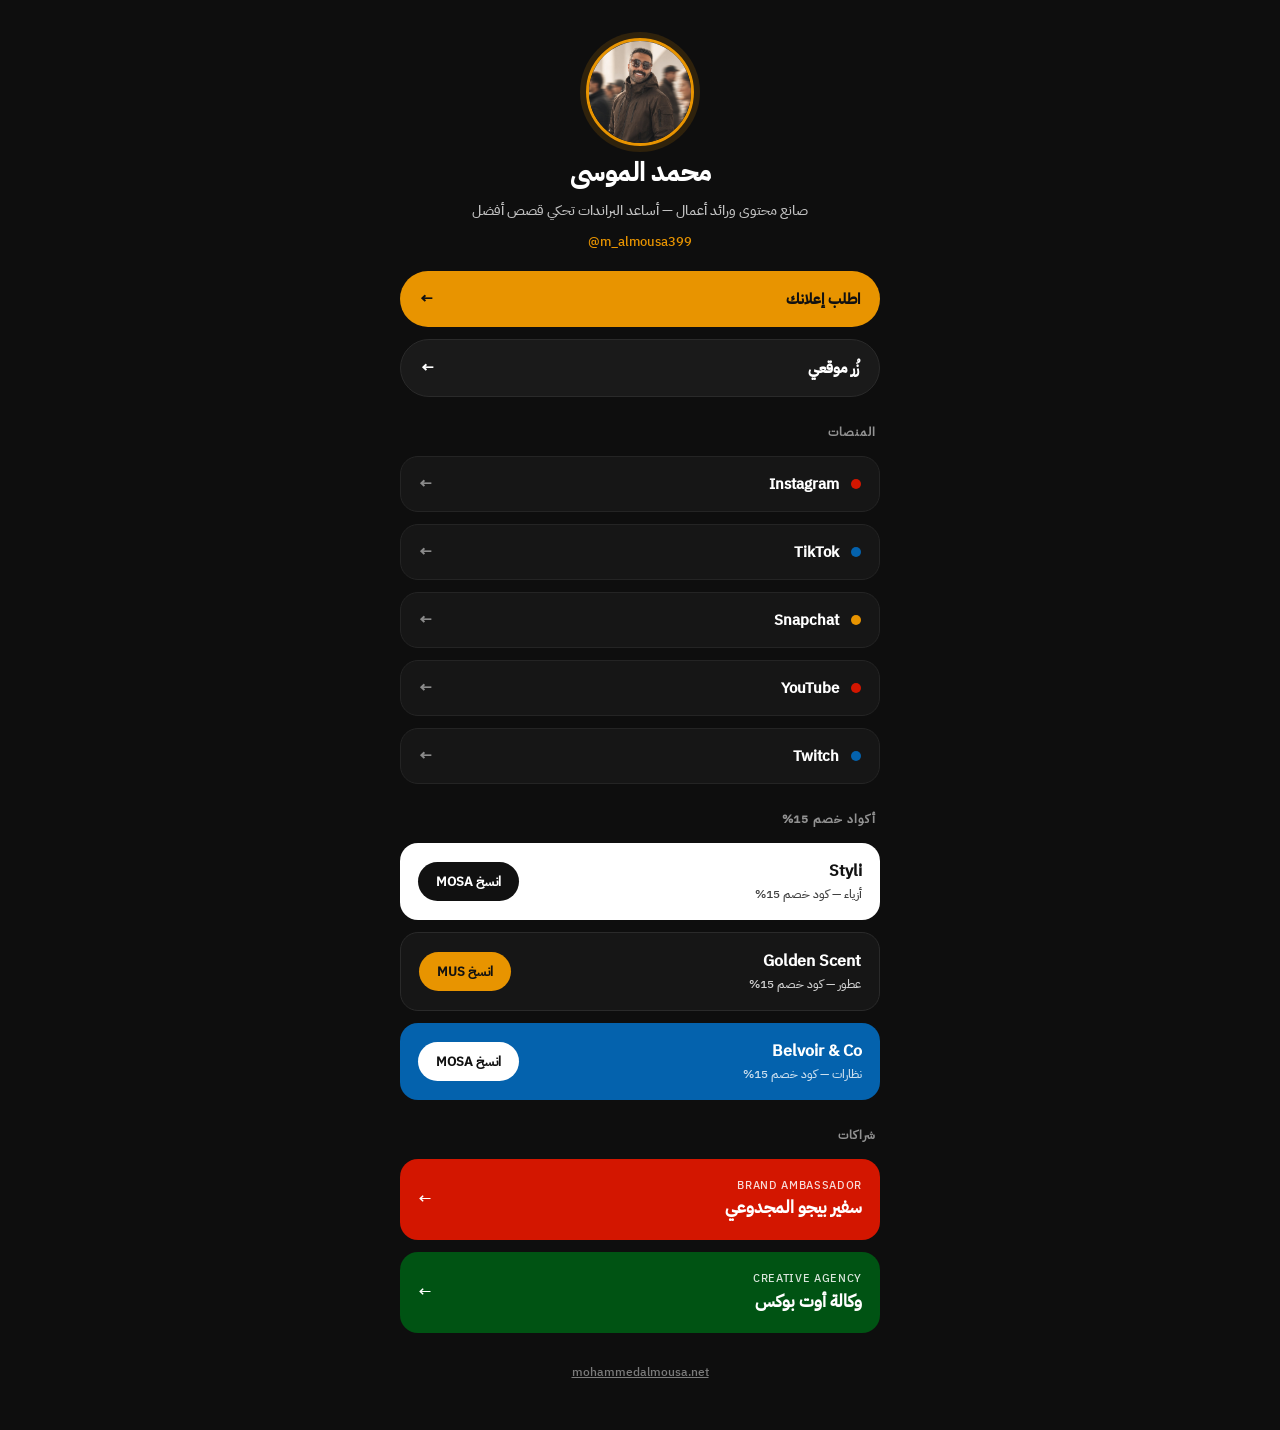
==== links.html @ 6d4786fe "Add real contact form (FormSubmit), budget ranges, /links page, sitemap update" ====
<!doctype html>
<html lang="ar" dir="rtl">
<head>
<meta charset="utf-8">
<meta name="viewport" content="width=device-width,initial-scale=1">
<title>محمد الموسى — الروابط</title>
<meta name="description" content="كل روابط محمد الموسى في مكان واحد: الحسابات، أكواد الخصم، وطلب الإعلانات.">
<meta name="robots" content="index,follow">
<meta property="og:title" content="محمد الموسى — الروابط">
<meta property="og:description" content="كل روابطي في مكان واحد: الحسابات، أكواد الخصم، وطلب الإعلانات.">
<meta property="og:image" content="https://mohammedalmousa.net/mohammed-smile.jpg">
<meta property="og:url" content="https://mohammedalmousa.net/links">
<link rel="canonical" href="https://mohammedalmousa.net/links">
<meta name="theme-color" content="#0E0E0E">
<link rel="icon" href="data:image/svg+xml,%3Csvg xmlns='http://www.w3.org/2000/svg' viewBox='0 0 64 64'%3E%3Crect width='64' height='64' rx='14' fill='%230E0E0E'/%3E%3Ctext x='32' y='43' font-family='Arial' font-weight='700' font-size='30' fill='%23E89400' text-anchor='middle'%3EM%3C/text%3E%3C/svg%3E">
<style>
@font-face{font-family:'IBM Plex Sans Arabic';src:url('IBMPlexSansArabic-Medium.ttf') format('truetype');font-weight:500;font-style:normal;font-display:swap}
:root{--bg:#0E0E0E;--ink:#111;--white:#fff;--red:#D31600;--orange:#E89400;--green:#005313;--blue:#0462AD;--ease:cubic-bezier(.22,1,.36,1)}
*{margin:0;padding:0;box-sizing:border-box}
body{background:var(--bg);color:#fff;font-family:'IBM Plex Sans Arabic',system-ui,sans-serif;font-weight:500;line-height:1.6;-webkit-font-smoothing:antialiased;min-height:100svh;display:flex;justify-content:center;padding:28px 16px 48px}
.wrap{width:100%;max-width:480px;display:flex;flex-direction:column;gap:12px}
.card{border-radius:22px;overflow:hidden}
.head{text-align:center;display:flex;flex-direction:column;align-items:center;gap:10px;padding:10px 0 6px}
.avatar{width:108px;height:108px;border-radius:999px;object-fit:cover;object-position:50% 20%;border:3px solid var(--orange);box-shadow:0 0 0 6px rgba(232,148,0,.15)}
.head h1{font-size:26px;line-height:1.3}
.head p{font-size:14px;opacity:.75}
.handle{font-size:13px;color:var(--orange)}
a.btn{display:flex;align-items:center;justify-content:space-between;padding:16px 20px;border-radius:999px;text-decoration:none;font-weight:600;font-size:15px;transition:transform .35s var(--ease),box-shadow .35s var(--ease)}
a.btn:hover{transform:translateY(-3px)}
.btn.primary{background:var(--orange);color:var(--ink)}
.btn.ghost{background:#1A1A1A;color:#fff;border:1.5px solid #2A2A2A}
.sec{font-size:12px;font-weight:600;letter-spacing:.08em;opacity:.55;margin:14px 4px 2px}
a.link{display:flex;align-items:center;justify-content:space-between;background:#161616;border:1.5px solid #242424;border-radius:18px;padding:15px 18px;color:#fff;text-decoration:none;font-size:15px;font-weight:600;transition:transform .35s var(--ease),border-color .35s var(--ease)}
a.link:hover{transform:translateY(-3px)}
a.link .dot{width:10px;height:10px;border-radius:99px;display:inline-block;margin-inline-end:12px}
a.link span.ar{opacity:.5;transition:transform .3s var(--ease)}
a.link:hover span.ar{transform:translateX(-5px)}
a.link .l{display:flex;align-items:center}
.ig:hover{border-color:#D31600}.tk:hover{border-color:#0462AD}.sc:hover{border-color:#E89400}.yt:hover{border-color:#D31600}.tw:hover{border-color:#0462AD}
.coupon{border-radius:18px;padding:16px 18px;display:flex;justify-content:space-between;align-items:center;gap:10px}
.coupon .info{display:flex;flex-direction:column}
.coupon .info b{font-size:16px}
.coupon .info small{font-size:12px;opacity:.8}
.coupon button{font-family:inherit;font-weight:600;font-size:13px;border:none;border-radius:999px;padding:10px 18px;cursor:pointer;transition:transform .3s var(--ease)}
.coupon button:hover{transform:scale(1.05)}
.cp-styli{background:#fff;color:var(--ink)}.cp-styli button{background:var(--ink);color:#fff}
.cp-gs{background:#161616;border:1.5px solid #2A2A2A;color:#fff}.cp-gs button{background:var(--orange);color:var(--ink)}
.cp-bel{background:var(--blue);color:#fff}.cp-bel button{background:#fff;color:var(--ink)}
.peugeot{background:var(--red);color:#fff;border-radius:18px;padding:18px;display:flex;justify-content:space-between;align-items:center;text-decoration:none;transition:transform .35s var(--ease)}
.peugeot:hover{transform:translateY(-3px)}
.peugeot small{display:block;font-size:11px;letter-spacing:.06em;opacity:.85}
.peugeot b{font-size:17px}
.outbox{background:var(--green);color:#fff;border-radius:18px;padding:18px;display:flex;justify-content:space-between;align-items:center;text-decoration:none;transition:transform .35s var(--ease)}
.outbox:hover{transform:translateY(-3px)}
.outbox small{display:block;font-size:11px;letter-spacing:.06em;opacity:.85}
.outbox b{font-size:17px}
.foot{text-align:center;font-size:12px;opacity:.45;margin-top:18px}
.foot a{color:inherit}
.toast{position:fixed;bottom:22px;inset-inline:0;margin:auto;width:fit-content;background:#fff;color:var(--ink);font-weight:600;font-size:14px;padding:12px 22px;border-radius:999px;opacity:0;transform:translateY(14px);transition:all .35s var(--ease);pointer-events:none;z-index:9}
.toast.show{opacity:1;transform:none}
@media (prefers-reduced-motion:reduce){a.btn,a.link,.coupon button,.peugeot,.outbox{transition:none}}
</style>
</head>
<body>
<div class="wrap">
  <div class="head">
    <img class="avatar" src="mohammed-smile.jpg" alt="محمد الموسى">
    <h1>محمد الموسى</h1>
    <p>صانع محتوى ورائد أعمال — أساعد البراندات تحكي قصص أفضل</p>
    <span class="handle" dir="ltr">@m_almousa399</span>
  </div>

  <a class="btn primary" href="/#contact">اطلب إعلانك <span>←</span></a>
  <a class="btn ghost" href="/">زُر موقعي <span>←</span></a>

  <span class="sec">المنصات</span>
  <a class="link ig" href="https://www.instagram.com/m_almousa399" target="_blank" rel="noopener"><span class="l"><span class="dot" style="background:var(--red)"></span>Instagram</span><span class="ar">←</span></a>
  <a class="link tk" href="https://www.tiktok.com/@almousa.mohammed" target="_blank" rel="noopener"><span class="l"><span class="dot" style="background:var(--blue)"></span>TikTok</span><span class="ar">←</span></a>
  <a class="link sc" href="https://www.snapchat.com/@al.mousa999" target="_blank" rel="noopener"><span class="l"><span class="dot" style="background:var(--orange)"></span>Snapchat</span><span class="ar">←</span></a>
  <a class="link yt" href="https://www.youtube.com/@MOSStudiosa" target="_blank" rel="noopener"><span class="l"><span class="dot" style="background:var(--red)"></span>YouTube</span><span class="ar">←</span></a>
  <a class="link tw" href="https://www.twitch.tv/almousa111" target="_blank" rel="noopener"><span class="l"><span class="dot" style="background:var(--blue)"></span>Twitch</span><span class="ar">←</span></a>

  <span class="sec">أكواد خصم 15%</span>
  <div class="coupon cp-styli"><div class="info"><b>Styli</b><small>أزياء — كود خصم 15%</small></div><button class="copy" data-code="MOSA">انسخ MOSA</button></div>
  <div class="coupon cp-gs"><div class="info"><b>Golden Scent</b><small>عطور — كود خصم 15%</small></div><button class="copy" data-code="MUS">انسخ MUS</button></div>
  <div class="coupon cp-bel"><div class="info"><b>Belvoir &amp; Co</b><small>نظارات — كود خصم 15%</small></div><button class="copy" data-code="MOSA">انسخ MOSA</button></div>

  <span class="sec">شراكات</span>
  <a class="peugeot" href="https://marwanaljuzuly.my.canva.site/mohmmwedpeugeot" target="_blank" rel="noopener"><span><small>BRAND AMBASSADOR</small><b>سفير بيجو المجدوعي</b></span><span>←</span></a>
  <a class="outbox" href="https://outboxcreativity.com" target="_blank" rel="noopener"><span><small>CREATIVE AGENCY</small><b>وكالة أوت بوكس</b></span><span>←</span></a>

  <div class="foot"><a href="/" dir="ltr">mohammedalmousa.net</a></div>
</div>

<div class="toast" id="toast" role="status" aria-live="polite"></div>
<script>
(function(){
  var toast=document.getElementById('toast'),tt;
  function show(msg){toast.textContent=msg;toast.classList.add('show');clearTimeout(tt);tt=setTimeout(function(){toast.classList.remove('show')},1800)}
  document.querySelectorAll('.copy').forEach(function(b){
    b.addEventListener('click',function(){
      var c=b.getAttribute('data-code'),label=b.textContent;
      var done=function(){b.textContent='تم النسخ ✓';show('تم نسخ الكود '+c);setTimeout(function(){b.textContent=label},1600)};
      if(navigator.clipboard){navigator.clipboard.writeText(c).then(done,done)}else{done()}
    });
  });
})();
</script>
</body>
</html>
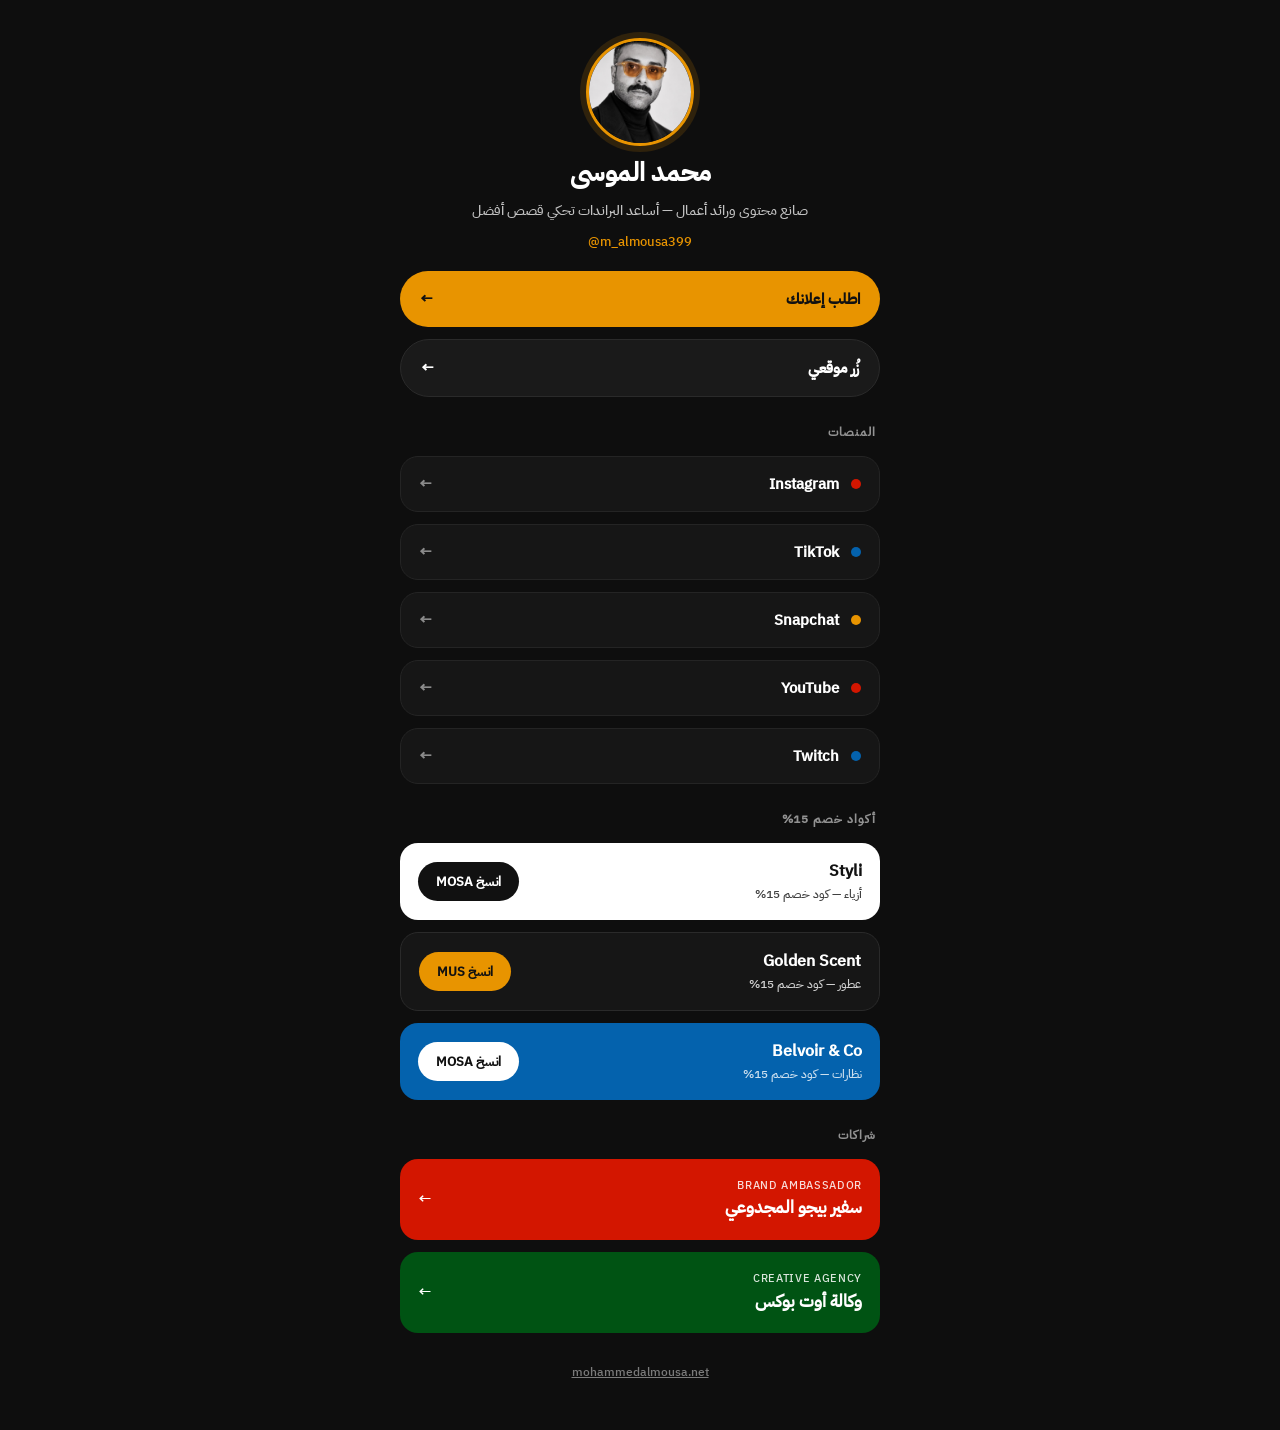
==== commit 1c91ec51: "Update profile portrait (bio card + links avatar)" ====
--- a/links.html
+++ b/links.html
@@ -64,7 +64,7 @@
 <body>
 <div class="wrap">
   <div class="head">
-    <img class="avatar" src="mohammed-smile.jpg" alt="محمد الموسى">
+    <img class="avatar" src="mohammed-portrait.jpg" alt="محمد الموسى">
     <h1>محمد الموسى</h1>
     <p>صانع محتوى ورائد أعمال — أساعد البراندات تحكي قصص أفضل</p>
     <span class="handle" dir="ltr">@m_almousa399</span>
